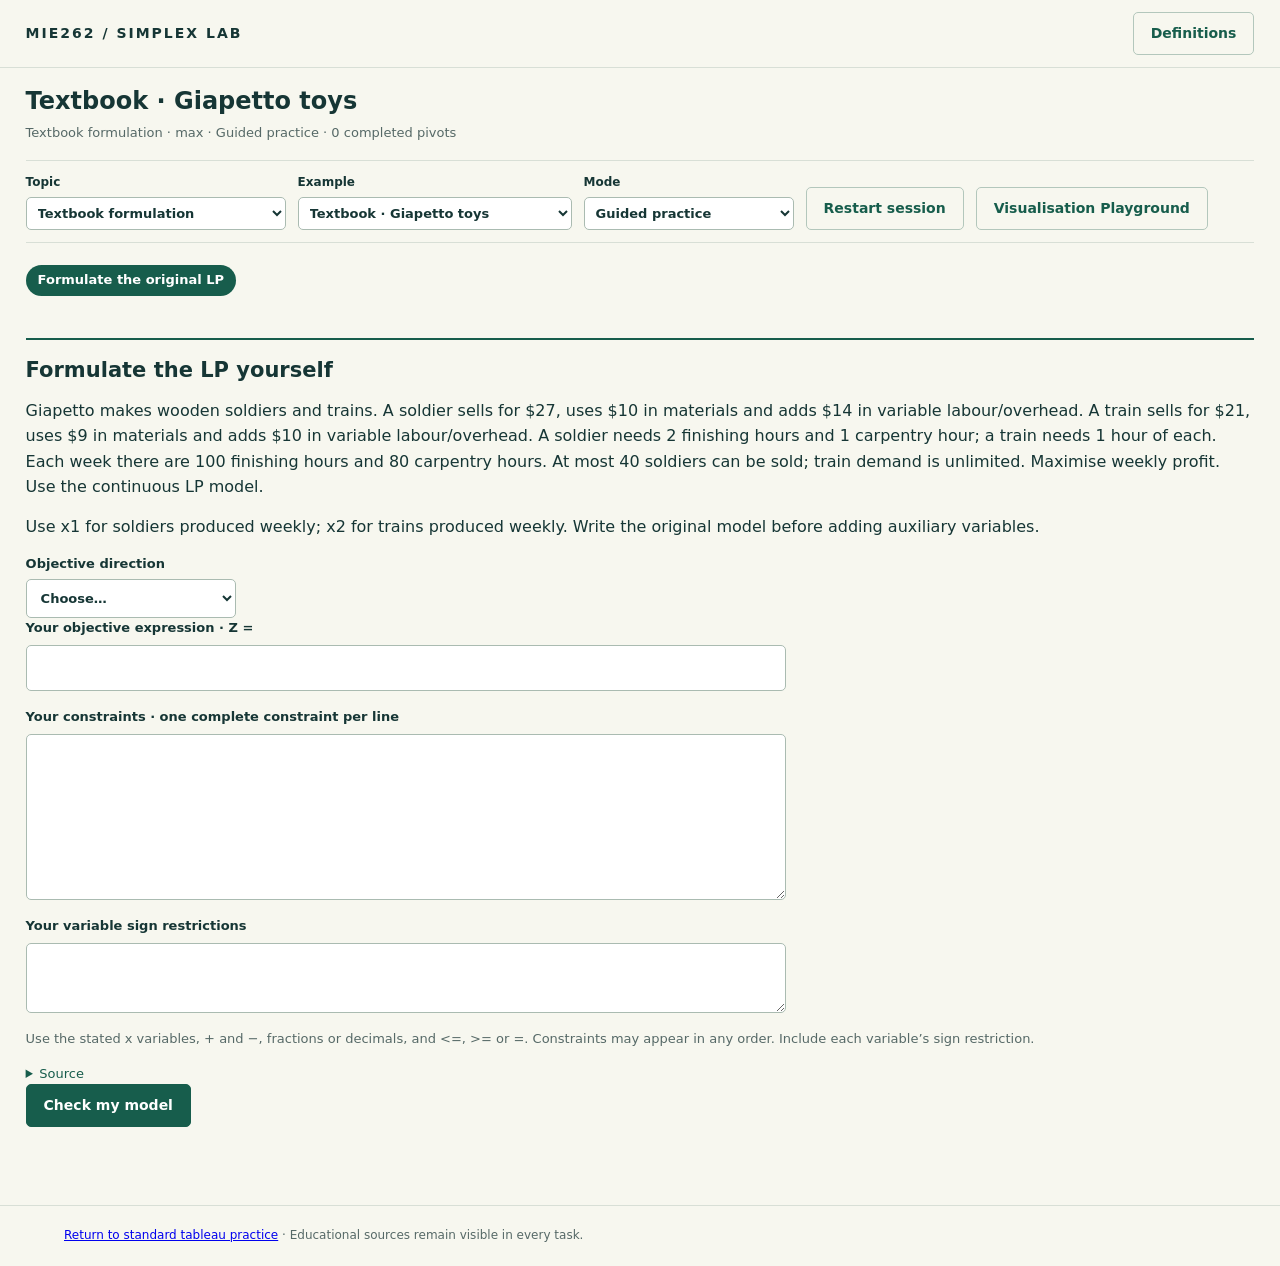
==== advanced.html @ fd11c9c9 "Publish Simplex Practice Lab with guided dual solving and visualisation playground" ====
<!doctype html><html lang="en"><head><meta charset="utf-8"><meta name="viewport" content="width=device-width,initial-scale=1"><title>MIE262 · Extended Practice</title><link rel="stylesheet" href="style.css"><link rel="stylesheet" href="glossary.css"><link rel="stylesheet" href="advanced.css"><link rel="stylesheet" href="tableau-layout.css"><link rel="stylesheet" href="workspace.css"><link rel="stylesheet" href="playground.css"></head><body>
<header><a class="brand" href="index.html">MIE262 / SIMPLEX LAB</a><button id="dictionary" class="quiet">Definitions</button></header>
<main><section class="intro"><p class="eyebrow">EXTENDED PRACTICE</p><h1>Build the model.<br>Explain the evidence.</h1><p class="lede">Practise transformations, artificial-variable methods, matrix calculations, duality and sensitivity using your uploaded examples.</p></section>
<section class="toolbar"><label>Topic<select id="topic"><option value="formulate">Textbook formulation</option><option value="infeasible">Infeasible models</option><option value="special">Special cases</option><option value="transform">Non-standard transformations</option><option value="big">Big M</option><option value="two">Two-phase & infeasibility</option><option value="matrix">Matrix form</option><option value="revised">Revised simplex</option><option value="dual-solve">Formulate & solve the dual</option><option value="dual">Duality</option><option value="sensitivity">Sensitivity</option></select></label><label>Example<select id="example"></select></label><label>Mode<select id="practice"><option value="guided">Guided practice</option><option value="drill">Targeted drill</option><option value="full">Full problem</option></select></label><label id="checkpoint-label" hidden>Skill<select id="checkpoint"></select></label><button id="reset-advanced" class="quiet">Restart session</button></section>
<div class="layout"><div class="workspace"><section class="problem-card"><h2 id="title"></h2><pre id="given"></pre><p id="source" class="source"></p><p id="adapt-note" class="caption"></p></section><section class="tableau-section"><div class="section-line"><h2 id="working-title">Working data</h2><span id="phase"></span></div><div id="working"></div></section><section class="task-section"><h2 id="activity-title"></h2><p id="mode-note"></p><div id="activities"></div><div class="actions"><button id="submit">Check step</button><button id="advanced-hint" class="quiet">Hint</button><button id="advanced-undo" class="quiet">Undo</button></div><p id="advanced-feedback" role="status" aria-live="polite"></p><pre id="advanced-hints" hidden></pre><div id="finished" hidden class="finish"></div></section></div>
<aside><section class="notes"><h2>Submitted work</h2><ol id="advanced-history"></ol><button id="advanced-export" class="quiet">Export session</button><p class="caption" id="advanced-save"></p></section><section class="notes"><h2>Notation</h2><p>Enter exact fractions or decimals. For symbolic terms use <strong>8M-1</strong>, <strong>-M</strong> or <strong>1/2M+3/2</strong>.</p><p>In a min tableau, a positive row-0 coefficient improves the objective. In a max tableau, a negative coefficient improves it.</p><p class="source">3.2 - Non-standard LPs.pdf · PDF pp. 5–11, 18–23</p><p>Look up a definition at any time. Opening the panel preserves your entries.</p></section></aside></div></main>
<dialog id="advanced-dictionary"><div class="section-line"><h2>Definitions & notation</h2><button id="dictionary-close" class="quiet">Close</button></div><label>Search<input id="advanced-search" type="search" placeholder="Try artificial, phase, basis, shadow…"></label><div id="advanced-terms"></div></dialog>
<footer><a href="index.html">Return to standard tableau practice</a> · Educational sources remain visible in every task.</footer>
<script src="engine.js"></script><script src="content.js"></script><script src="glossary.js"></script><script src="advanced-engine.js"></script><script src="advanced-content.js"></script><script src="advanced-glossary.js"></script><script src="textbook-bank.js"></script><script src="session-store.js"></script><script src="session-ui.js"></script><script src="dual-practice.js"></script><script src="advanced-app.js"></script><script src="variable-prep.js"></script><script src="operation-assist.js"></script><script src="model-expressions.js"></script><script src="modelling-prep.js"></script><script src="playground-engine.js"></script><script src="playground.js"></script></body></html>
---- style.css ----
@import url('data:text/css,');
:root{--ink:#163635;--muted:#566967;--paper:#f7f7ef;--line:#d8dfd6;--green:#175d4c;--orange:#d87536}*{box-sizing:border-box}body{margin:0;background:var(--paper);color:var(--ink);font:16px/1.6 system-ui,-apple-system,Segoe UI,sans-serif}header{padding:22px 5%;display:flex;justify-content:space-between;align-items:center;border-bottom:1px solid var(--line)}.brand{font-size:14px;font-weight:750;letter-spacing:2px}.brand span{color:var(--orange);margin:0 12px}main{max-width:1440px;padding:38px 5% 60px;margin:auto}.intro{max-width:780px}.eyebrow{font-size:12px;letter-spacing:2px;font-weight:750;color:var(--green)}h1{font-family:Georgia,serif;font-weight:500;line-height:1.04;font-size:clamp(42px,5vw,70px);letter-spacing:-2px;margin:14px 0 22px}h2{font-size:21px;margin:0 0 10px}h3{font-size:18px}p{margin:8px 0 14px}.lede{font-size:18px;max-width:650px;color:var(--muted)}.toolbar{display:flex;align-items:end;gap:18px;flex-wrap:wrap;margin:34px 0;padding:20px 0;border-block:1px solid var(--line)}label{font-size:13px;font-weight:650;display:block}select,input,textarea{display:block;border:1px solid #aabbb1;border-radius:5px;background:#fff;color:var(--ink);font:inherit;padding:10px;max-width:100%}select{min-width:210px;margin-top:5px}button{border:1px solid var(--green);background:var(--green);color:white;padding:10px 17px;border-radius:5px;font:600 14px/1.5 system-ui;cursor:pointer}button:hover{filter:brightness(.94)}button:disabled{opacity:.45;cursor:default}button.quiet{background:transparent;color:var(--green);border-color:#b3c7bc}button:focus-visible,input:focus-visible,select:focus-visible,summary:focus-visible{outline:3px solid #e19a64;outline-offset:3px}.layout{display:grid;grid-template-columns:minmax(0,1fr) 300px;gap:38px}.workspace{min-width:0}.problem-card{background:#edf2e8;border-left:4px solid var(--green);padding:24px}.problem-card h2{margin-top:8px}pre{font:15px/1.8 ui-monospace,Consolas,monospace;white-space:pre-wrap}details{font-size:13px}summary{cursor:pointer;color:var(--green)}.source{font-size:12px;color:var(--muted);margin:14px 0 0}.tableau-section,.task-section{margin-top:30px}.section-line{display:flex;justify-content:space-between;align-items:center;gap:10px}.section-line span{font-size:12px;color:var(--muted)}.caption{color:var(--muted);font-size:13px}.table-scroll{overflow:auto;margin:15px 0}table{border-collapse:collapse;width:100%;font:15px/1.5 ui-monospace,Consolas,monospace;background:white}th,td{padding:12px 10px;text-align:center;border-bottom:1px solid var(--line);min-width:72px}thead{background:#e6ede4}th{font-weight:650}tbody tr:first-child{background:#f3f5ec;border-bottom:2px solid #9bada0}.highlight{background:#fff0db!important}.pivot-cell{box-shadow:inset 0 0 0 2px var(--orange)}td input{width:88px;padding:8px;text-align:center;font:inherit}td input.error{border:2px solid #b54428;background:#fff3ec}.task-section{border-top:2px solid var(--green);padding-top:22px}.task-section select{max-width:400px}.actions{display:flex;gap:10px;flex-wrap:wrap;margin:20px 0}#feedback{padding:0;font-size:14px}#feedback:not(:empty){padding:14px 16px;background:#e7f0e4;border-left:3px solid var(--green)}#feedback.error{background:#fff0e5;border-color:#a84828}.hint{background:#fff2da;border-left:3px solid var(--orange);padding:16px;margin-top:16px}.notes{border-top:1px solid var(--line);padding:20px 0;margin-bottom:24px}.notes h2{font-family:Georgia,serif;font-size:26px;font-weight:500}#history{padding-left:24px;max-height:650px;overflow:auto;font-size:13px}#history li{padding:10px 4px;border-bottom:1px solid var(--line)}.row-fields{display:flex;gap:16px;flex-wrap:wrap}.row-fields label{margin-bottom:14px}.row-fields input{width:105px;margin-top:6px}.finish{border-left:4px solid var(--orange);background:#fff2da;padding:18px}.definition{border-bottom:1px solid var(--line);padding:16px 0}.definition h3{margin:0}.definition p{font-size:14px}.definition .example{color:var(--muted)}dialog{width:min(720px,94vw);max-height:85vh;overflow:auto;border:1px solid var(--line);border-radius:8px;padding:26px;background:var(--paper);color:var(--ink)}dialog::backdrop{background:#133b35aa}dialog input{width:100%;margin-top:8px}footer{border-top:1px solid var(--line);padding:20px 5%;font-size:12px;color:var(--muted)}[hidden]{display:none!important}@media(max-width:1000px){.layout{grid-template-columns:1fr}aside{display:grid;grid-template-columns:1fr 1fr;gap:25px}.toolbar{gap:12px}}@media(max-width:600px){header{gap:12px}.brand{font-size:10px;letter-spacing:1px}header button{font-size:12px;padding:8px}main{padding-top:25px}.toolbar label{width:100%}.toolbar select{width:100%}aside{grid-template-columns:1fr}.problem-card{padding:18px}.actions button{flex:1}th,td{padding:9px 6px}h1{letter-spacing:-1px}}
---- glossary.css ----
.notation{font:15px/1.7 ui-monospace,Consolas,monospace;color:#175d4c;background:#eaf0e4;padding:8px 12px}.notation-note{border-left:3px solid #d87536;background:#fff2da;padding:10px 14px}.related-links{display:flex;gap:10px;flex-wrap:wrap;margin:12px 0}.related-links a{font-size:13px;color:#175d4c;text-underline-offset:3px}.related-links a:focus-visible{outline:3px solid #e19a64;outline-offset:3px}#concept-check{background:#edf2e8;padding:14px;margin:20px 0}#concept-check summary{font-weight:650}#concept-check select{width:100%;min-width:0;margin-bottom:15px}#concept-feedback{font-size:14px}#definition-scope{min-width:0;width:100%}#concept-tableau table{font-size:13px}#concept-tableau th,#concept-tableau td{min-width:60px;padding:8px}

.variable-question{margin-top:18px}.variable-prep select{min-width:0;width:100%;max-width:100%}.variable-prep .invalid{border:2px solid #a84828}

.operation-cell{min-width:190px}.operation-cell textarea{width:190px;font:14px/1.5 ui-monospace,Consolas,monospace;resize:vertical;text-align:left}
---- advanced.css ----
header a{text-decoration:none;color:var(--ink)}.task-card{border-bottom:1px solid var(--line);padding:16px 0}.task-card h3{margin:0 0 8px}.task-card p{font-size:14px}.task-card .table-scroll{margin:10px 0}.task-card select{min-width:0;max-width:100%;width:100%;font-size:14px}#advanced-feedback:not(:empty){padding:14px;border-left:3px solid var(--green);background:#e7f0e4}#advanced-feedback.error{background:#fff0e5;border-color:#a84828}#advanced-hints{background:#fff2da;padding:16px;overflow:auto;font:14px/1.7 system-ui;white-space:pre-wrap}#advanced-history{padding-left:20px;font-size:13px;max-height:750px;overflow:auto}#advanced-history li{padding:10px 0;border-bottom:1px solid var(--line)}#advanced-history pre{font-size:12px;white-space:pre-wrap}#working pre{padding:14px;background:white;overflow:auto}#activities input{width:100px;text-align:center}#activities .single{width:180px}#finished a{color:var(--green)}.definition-link{font-size:12px;margin-top:10px}.task-card input.invalid{border:2px solid #a84828;background:#fff0e5}

.variable-question{margin-top:18px}.variable-prep select{min-width:0;width:100%;max-width:100%}.variable-prep .invalid{border:2px solid #a84828}
---- tableau-layout.css ----
/* Give calculations the full screen width; keep supporting notes below them. */
main{max-width:none;padding-left:clamp(12px,2vw,36px);padding-right:clamp(12px,2vw,36px)}
.layout{grid-template-columns:minmax(0,1fr)}
aside{display:grid;grid-template-columns:minmax(0,1fr) minmax(0,1fr);gap:30px}
.table-scroll{max-width:100%;overflow:visible}
table{width:100%;table-layout:fixed}
th,td{min-width:0;padding:10px 6px;overflow-wrap:anywhere}
td input,#activities td input{width:100%;min-width:0;max-width:100%;padding:8px 4px!important}
.operation-cell{min-width:0;width:20%}
.operation-cell textarea{width:100%;min-width:0;max-width:100%}
.operation-apply{max-width:100%;padding:8px;font-size:12px}
.operation-status{font-size:12px}
.tableau-snapshot{margin:24px 0}
.pivot-comparison{display:grid;grid-template-columns:minmax(0,2fr) minmax(0,3fr);gap:18px;align-items:start;scroll-margin-top:16px}
.pivot-reference,.pivot-editor{min-width:0;padding:12px;background:#edf2e8;border:1px solid var(--line);border-radius:5px}
.pivot-reference{position:sticky;top:16px}
.pivot-comparison h3{font-size:16px;margin:0 0 10px}
.pivot-reference select{width:100%;min-width:0;font-size:13px;padding:6px}
.pivot-comparison table{font-size:12px}
.pivot-comparison th,.pivot-comparison td{padding:6px 3px}
.pivot-comparison td input,#activities .pivot-comparison td input{font-size:12px;padding:5px 2px!important}
.pivot-comparison .operation-cell textarea{font-size:12px;padding:5px;min-height:48px}
.pivot-comparison .operation-apply{padding:4px;font-size:11px}
.pivot-comparison .caption{font-size:12px;margin:8px 0}
@media(max-width:1100px){.pivot-comparison{grid-template-columns:1fr}.pivot-reference{position:static}}
@media(max-width:700px){
 aside{grid-template-columns:1fr}
 /* On narrow screens present each row as labelled cells, rather than scrolling. */
 .workspace table{display:block;table-layout:auto;background:transparent}
 .workspace table thead{display:none}
 .workspace table tbody{display:block}
 .workspace table tbody tr{display:grid;grid-template-columns:repeat(2,minmax(0,1fr));gap:8px;margin:14px 0;padding:12px;background:#edf2e8;border:1px solid var(--line)}
 .workspace table tbody tr>th{grid-column:1/-1;text-align:left;padding:6px;border:0}
 .workspace table td{display:block;border:0;background:white;padding:8px;text-align:left}
 .workspace table td::before{content:attr(data-column-label);display:block;font:600 12px/1.5 system-ui;color:var(--muted);margin-bottom:6px}
 .workspace table td.operation-cell{grid-column:1/-1;width:auto}
 .workspace table td input{text-align:left}
}
---- workspace.css ----
.intro{max-width:none}.intro h1{font:600 24px/1.3 system-ui;letter-spacing:0;margin:0 0 6px}.intro p{font-size:13px;color:var(--muted);margin:0}
header{padding:12px 2vw}main{padding-top:18px}.toolbar{margin:16px 0;padding:12px 0;gap:12px}.toolbar select{padding:7px;font-size:13px}.toolbar label{font-size:12px}
#session-progress{display:flex;gap:6px;flex-wrap:wrap;margin:10px 0 18px;font-size:13px}#session-progress span{padding:5px 12px;border-radius:20px;background:#e9eee5}#session-progress [aria-current]{background:var(--green);color:white;font-weight:650}
.problem-summary{padding:10px 14px;border:1px solid var(--line);margin-bottom:12px}.problem-summary summary{font-size:14px;font-weight:600}.problem-summary .problem-card{padding:12px;margin-top:8px}.verified-variables summary{font-size:14px;font-weight:600}.verified-variables[open]>h2{margin-top:16px}
.variable-prep{margin-top:12px;padding-top:12px}.variable-prep:has(.verified-variables){padding:12px;border:1px solid var(--line)}.variable-question{margin-top:10px}.variable-prep p{margin:6px 0}.variable-prep .source{font-size:11px}
.source-disclosure{font-size:12px;margin:8px 0}.source-disclosure p{margin-top:6px}.task-section{margin-top:18px;padding-top:14px}.task-card{padding:12px 0}.task-card h3{margin:0 0 6px}#mode-note{font-size:13px;margin-bottom:8px}
.primary-actions{position:sticky;bottom:0;z-index:5;padding:10px;background:var(--paper);border:1px solid var(--line);border-radius:6px;margin:8px 0}
.assist-controls{padding:8px 0;margin:8px 0;border-top:0}.assist-controls details{font-size:12px}.assist-controls p{margin:6px 0}.assist-controls>label{font-size:13px}
body:is([data-step="pivot"],[data-step="canonical"]) .workspace>.tableau-section:not(#tableau-trail){display:none}
.pivot-comparison{gap:14px;scroll-margin-top:14px}.pivot-reference,.pivot-editor{padding:10px}.pivot-reference{position:sticky;top:10px}.pivot-comparison table{font-size:13px}.pivot-comparison td input,#activities .pivot-comparison td input{font-size:13px}.pivot-comparison .operation-cell textarea{font-size:13px}.pivot-comparison .operation-cell{width:18%}
.mobile-comparison-tabs{display:none}.field-error{font:12px/1.4 system-ui;color:#8a321b;margin:6px 0}.invalid,[aria-invalid="true"]{outline:2px solid #a84828;outline-offset:-2px}input:focus-visible,textarea:focus-visible,select:focus-visible,a:focus-visible,summary:focus-visible,button:focus-visible{outline:3px solid #c66b20;outline-offset:2px}
#session-review{margin-top:22px;border-top:1px solid var(--line);padding-top:16px}.review-tabs{display:flex;gap:8px;flex-wrap:wrap;margin:12px 0}.review-tabs button{font-size:13px;padding:7px 12px}.tableau-snapshot{border:1px solid var(--line);border-radius:5px;margin:8px 0;padding:10px;font-size:13px}.tableau-snapshot>summary{font-weight:650}.tableau-snapshot .table-scroll{margin:10px 0}.tableau-snapshot .view-iteration{font-size:12px;padding:5px 10px;margin-top:10px}.iteration-notes p{font-size:13px}.completion-review{padding:16px;border:1px solid var(--line);margin-top:16px}#source-review p{font-size:14px}#reasoning-review .notes{border:0;margin:0;padding-top:0}
@media(min-width:1101px){#active-workspace:has(.pivot-comparison)>#activity-title,#active-workspace:has(.pivot-comparison)>h2:first-child{font-size:18px}#active-workspace:has(.pivot-comparison) .task-card>p.caption{display:none}}
@media(max-width:1100px){.pivot-comparison{display:block}.pivot-reference{position:static}.mobile-comparison-tabs{display:flex;gap:8px;margin:10px 0}.pivot-comparison[data-pane="editor"]>.pivot-reference{display:none}.pivot-comparison[data-pane="reference"]>.pivot-editor{display:none}.primary-actions{flex-wrap:wrap}.intro h1{font-size:20px}}
@media(max-width:700px){.primary-actions button{flex:initial;font-size:13px;padding:8px 10px}.tableau-snapshot>summary{overflow-wrap:anywhere}#session-progress span{padding:4px 8px}.pivot-comparison table{font-size:14px}.operation-cell textarea{font-size:14px!important}.toolbar select{min-width:0;width:100%}}

tr[data-verified="true"]>th::after{content:"Pivot row verified";display:block;font:11px/1.4 system-ui;color:var(--green);margin-top:4px}tr[data-computed="true"]>th::after{content:"Calculated";display:block;font:11px/1.4 system-ui;color:var(--green);margin-top:4px}
.pivot-editor table th:last-child{width:22%}.pivot-editor table th:first-child{width:10%}.pivot-comparison .operation-cell textarea{min-height:34px;height:38px;line-height:1.3}.pivot-comparison .operation-status{font:11px/1.35 system-ui;text-align:left;margin:4px 0;overflow-wrap:normal}.pivot-comparison .operation-apply{width:100%;font-size:11px;padding:3px}

#active-workspace{scroll-margin-top:46px}#session-progress{position:sticky;top:0;z-index:6;background:var(--paper);padding:6px 0}
/* Selected operation on a reference/saved tableau. */
.pivot-reference .pivot-row-selected,.snapshot-table .pivot-row-selected{background:#e1eff9!important}
.pivot-reference .pivot-column-selected,.snapshot-table .pivot-column-selected{background:#fff0cd!important}
.pivot-reference .pivot-element-selected,.snapshot-table .pivot-element-selected{background:#cdebdc!important;box-shadow:inset 0 0 0 3px #267454;font-weight:800}
#pivot-summary.caption{font-size:clamp(18px,1.6vw,22px);font-weight:800;line-height:1.4;color:#123d32;background:#e5f1eb;border:2px solid #267454;border-left-width:6px;border-radius:6px;padding:10px 14px;margin:12px 0}
.model-row{display:flex;gap:10px;align-items:end;flex-wrap:wrap;margin:14px 0;padding:12px;background:#edf2e8;border-radius:6px}.model-row strong{min-width:90px}.model-row .coefficient input{width:110px}.model-row select{min-width:140px}.model-row span{padding-bottom:10px}#modelling-prep [aria-invalid=true]{border:2px solid #a84828}#modelling-prep{margin:18px 0}.modelling-pending #variable-prep,.modelling-pending #active-workspace,.modelling-pending .tableau-section,.modelling-pending #session-review,.modelling-pending .problem-summary{display:none!important}
#free-objective,#free-constraints,#free-domain{width:100%;max-width:760px;font:16px/1.5 ui-monospace,Consolas,monospace;margin:6px 0 16px}#free-constraints,#free-domain{resize:vertical}
---- playground.css ----
#visual-playground{width:min(1400px,96vw);max-width:96vw;max-height:94vh;padding:1.25rem;border:1px solid #8bada2;border-radius:12px;overflow:auto}#visual-playground::backdrop{background:#142d25aa}#visual-playground header{display:flex;align-items:center;justify-content:space-between;gap:1rem;position:sticky;top:-1.25rem;background:#f8faf6;z-index:2}#visual-playground h2{font-size:1.5rem}#visual-playground label{display:inline-flex;flex-direction:column;gap:.3rem;margin:.4rem}#visual-playground label:has([type=checkbox]){display:flex;flex-direction:row}#visual-playground button{margin:.3rem}#visual-playground [role=tablist]{display:flex;flex-wrap:wrap;border-bottom:2px solid #ceddd4}#visual-playground [aria-selected=true]{background:#174f3f;color:white}#visual-playground svg{width:100%;max-height:470px;overflow:hidden;background:#fff;border:1px solid #dce5dc}#visual-playground svg text{font-size:14px;fill:#203a31}#visual-playground input:not([type=checkbox]),#visual-playground select{max-width:100%;min-width:0}#visual-playground input[type=range]{width:240px}.pg-split{display:grid;grid-template-columns:minmax(0,2fr) minmax(220px,1fr);gap:1rem}.pg-table{max-width:100%;overflow:auto}.pg-table table{width:100%;font-size:.9rem}.pg-table td,.pg-table th{padding:.45rem;white-space:normal;overflow-wrap:anywhere}.pg-matrices{display:grid;grid-template-columns:repeat(auto-fit,minmax(190px,1fr));gap:1rem}#visual-playground :focus-visible{outline:3px solid #cc6a17;outline-offset:3px}#pg-panel{min-width:0}#pg-panel [role=status]{min-height:1.5em}#visual-playground fieldset{border:1px solid #bbcfc3;border-radius:6px}#pg-session{padding:.5rem;background:#e9f1eb}@media(max-width:700px){.pg-split{grid-template-columns:1fr}#visual-playground{padding:.6rem;width:98vw;max-width:98vw}#visual-playground header{position:static}#visual-playground h2{font-size:1.2rem}.pg-table table{font-size:.85rem}#visual-playground button{min-height:40px}}
#visual-playground input[type=checkbox]{width:1.2rem;height:1.2rem;min-width:1.2rem;margin-right:.5rem}#visual-playground fieldset label:has([type=checkbox]){align-items:center;justify-content:flex-start;flex-wrap:nowrap}#visual-playground label:has([type=checkbox]){font-size:1rem}
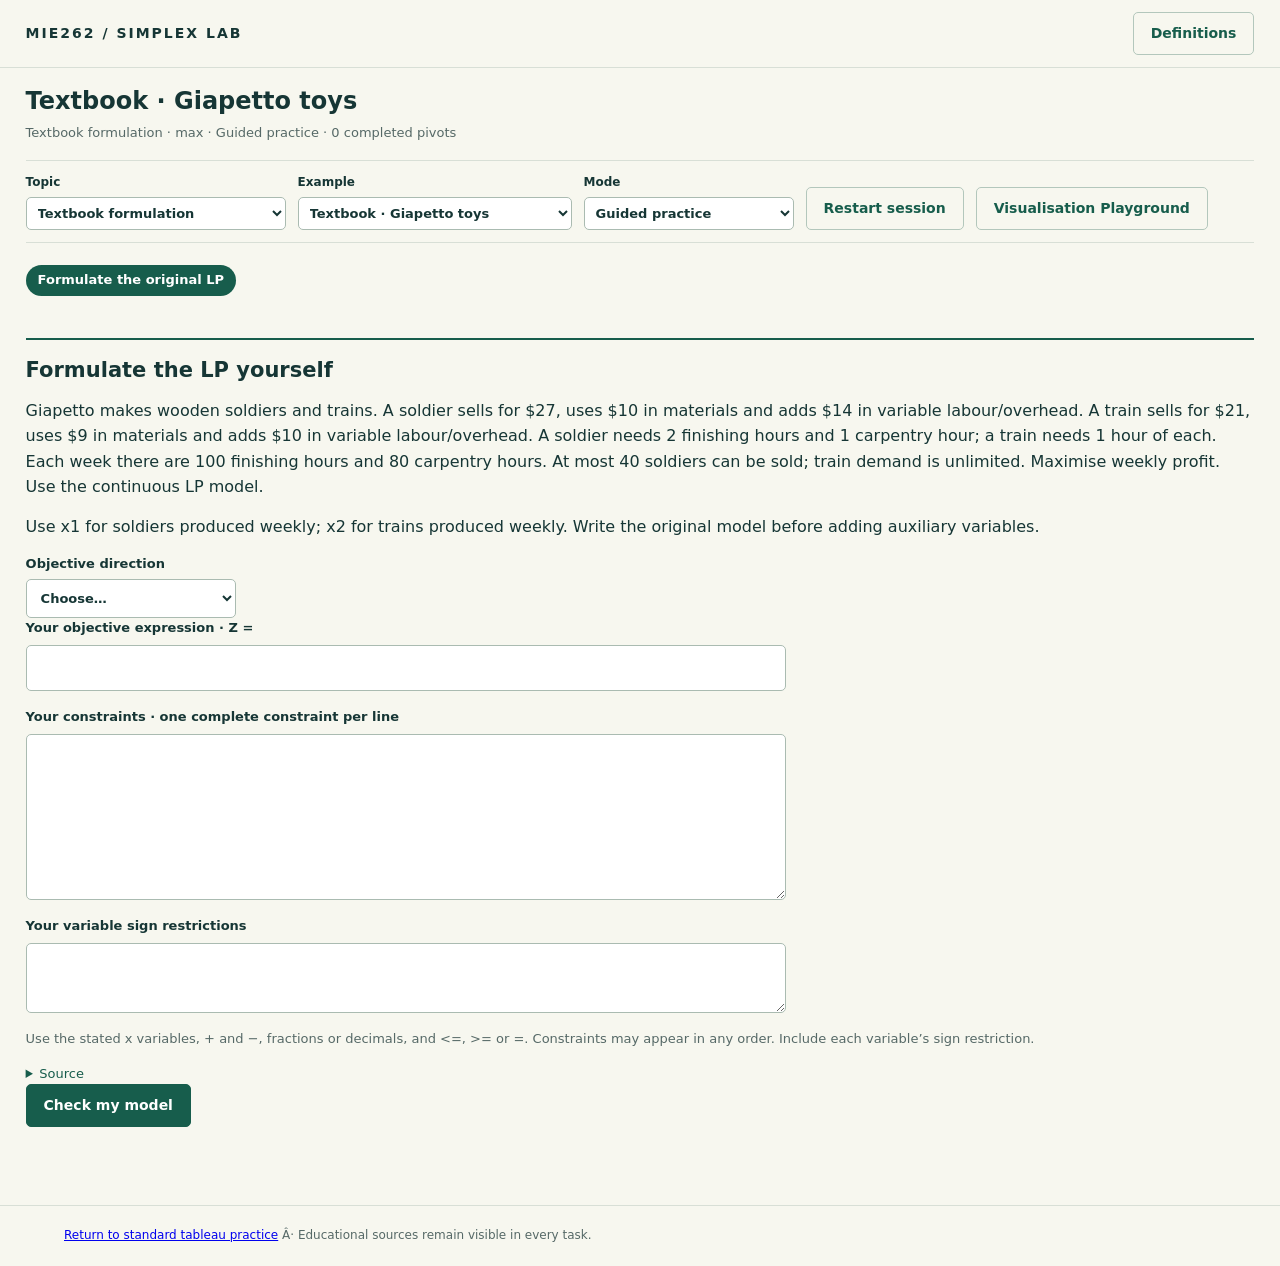
==== commit d323c733: "Replace matrix lessons with tableau and simultaneous-equation practice" ====
--- a/advanced.html
+++ b/advanced.html
@@ -1,12 +1,12 @@
-<!doctype html><html lang="en"><head><meta charset="utf-8"><meta name="viewport" content="width=device-width,initial-scale=1"><title>MIE262 · Extended Practice</title><link rel="stylesheet" href="style.css"><link rel="stylesheet" href="glossary.css"><link rel="stylesheet" href="advanced.css"><link rel="stylesheet" href="tableau-layout.css"><link rel="stylesheet" href="workspace.css"><link rel="stylesheet" href="playground.css"></head><body>
+<!doctype html><html lang="en"><head><meta charset="utf-8"><meta name="viewport" content="width=device-width,initial-scale=1"><title>MIE262 Â· Extended Practice</title><link rel="stylesheet" href="style.css"><link rel="stylesheet" href="glossary.css"><link rel="stylesheet" href="advanced.css"><link rel="stylesheet" href="tableau-layout.css"><link rel="stylesheet" href="workspace.css"><link rel="stylesheet" href="playground.css"></head><body>
 <header><a class="brand" href="index.html">MIE262 / SIMPLEX LAB</a><button id="dictionary" class="quiet">Definitions</button></header>
-<main><section class="intro"><p class="eyebrow">EXTENDED PRACTICE</p><h1>Build the model.<br>Explain the evidence.</h1><p class="lede">Practise transformations, artificial-variable methods, matrix calculations, duality and sensitivity using your uploaded examples.</p></section>
-<section class="toolbar"><label>Topic<select id="topic"><option value="formulate">Textbook formulation</option><option value="infeasible">Infeasible models</option><option value="special">Special cases</option><option value="transform">Non-standard transformations</option><option value="big">Big M</option><option value="two">Two-phase & infeasibility</option><option value="matrix">Matrix form</option><option value="revised">Revised simplex</option><option value="dual-solve">Formulate & solve the dual</option><option value="dual">Duality</option><option value="sensitivity">Sensitivity</option></select></label><label>Example<select id="example"></select></label><label>Mode<select id="practice"><option value="guided">Guided practice</option><option value="drill">Targeted drill</option><option value="full">Full problem</option></select></label><label id="checkpoint-label" hidden>Skill<select id="checkpoint"></select></label><button id="reset-advanced" class="quiet">Restart session</button></section>
+<main><section class="intro"><p class="eyebrow">EXTENDED PRACTICE</p><h1>Build the model.<br>Explain the evidence.</h1><p class="lede">Practise transformations, artificial-variable methods, tableau calculations, duality and sensitivity using your uploaded examples.</p></section>
+<section class="toolbar"><label>Topic<select id="topic"><option value="formulate">Textbook formulation</option><option value="infeasible">Infeasible models</option><option value="special">Special cases</option><option value="transform">Non-standard transformations</option><option value="big">Big M</option><option value="two">Two-phase & infeasibility</option><option value="dual-solve">Formulate & solve the dual</option><option value="dual">Duality</option><option value="sensitivity">Sensitivity</option></select></label><label>Example<select id="example"></select></label><label>Mode<select id="practice"><option value="guided">Guided practice</option><option value="drill">Targeted drill</option><option value="full">Full problem</option></select></label><label id="checkpoint-label" hidden>Skill<select id="checkpoint"></select></label><button id="reset-advanced" class="quiet">Restart session</button></section>
 <div class="layout"><div class="workspace"><section class="problem-card"><h2 id="title"></h2><pre id="given"></pre><p id="source" class="source"></p><p id="adapt-note" class="caption"></p></section><section class="tableau-section"><div class="section-line"><h2 id="working-title">Working data</h2><span id="phase"></span></div><div id="working"></div></section><section class="task-section"><h2 id="activity-title"></h2><p id="mode-note"></p><div id="activities"></div><div class="actions"><button id="submit">Check step</button><button id="advanced-hint" class="quiet">Hint</button><button id="advanced-undo" class="quiet">Undo</button></div><p id="advanced-feedback" role="status" aria-live="polite"></p><pre id="advanced-hints" hidden></pre><div id="finished" hidden class="finish"></div></section></div>
-<aside><section class="notes"><h2>Submitted work</h2><ol id="advanced-history"></ol><button id="advanced-export" class="quiet">Export session</button><p class="caption" id="advanced-save"></p></section><section class="notes"><h2>Notation</h2><p>Enter exact fractions or decimals. For symbolic terms use <strong>8M-1</strong>, <strong>-M</strong> or <strong>1/2M+3/2</strong>.</p><p>In a min tableau, a positive row-0 coefficient improves the objective. In a max tableau, a negative coefficient improves it.</p><p class="source">3.2 - Non-standard LPs.pdf · PDF pp. 5–11, 18–23</p><p>Look up a definition at any time. Opening the panel preserves your entries.</p></section></aside></div></main>
-<dialog id="advanced-dictionary"><div class="section-line"><h2>Definitions & notation</h2><button id="dictionary-close" class="quiet">Close</button></div><label>Search<input id="advanced-search" type="search" placeholder="Try artificial, phase, basis, shadow…"></label><div id="advanced-terms"></div></dialog>
-<footer><a href="index.html">Return to standard tableau practice</a> · Educational sources remain visible in every task.</footer>
-<script src="engine.js"></script><script src="content.js"></script><script src="glossary.js"></script><script src="advanced-engine.js"></script><script src="advanced-content.js"></script><script src="advanced-glossary.js"></script><script src="textbook-bank.js"></script><script src="session-store.js"></script><script src="session-ui.js"></script><script src="dual-practice.js"></script><script src="advanced-app.js"></script><script src="variable-prep.js"></script><script src="operation-assist.js"></script><script src="model-expressions.js"></script><script src="modelling-prep.js"></script><script src="playground-engine.js"></script><script src="playground.js"></script></body></html>
+<aside><section class="notes"><h2>Submitted work</h2><ol id="advanced-history"></ol><button id="advanced-export" class="quiet">Export session</button><p class="caption" id="advanced-save"></p></section><section class="notes"><h2>Notation</h2><p>Enter exact fractions or decimals. For symbolic terms use <strong>8M-1</strong>, <strong>-M</strong> or <strong>1/2M+3/2</strong>.</p><p>In a min tableau, a positive row-0 coefficient improves the objective. In a max tableau, a negative coefficient improves it.</p><p class="source">3.2 - Non-standard LPs.pdf Â· PDF pp. 5â€“11, 18â€“23</p><p>Look up a definition at any time. Opening the panel preserves your entries.</p></section></aside></div></main>
+<dialog id="advanced-dictionary"><div class="section-line"><h2>Definitions & notation</h2><button id="dictionary-close" class="quiet">Close</button></div><label>Search<input id="advanced-search" type="search" placeholder="Try artificial, phase, basis, shadowâ€¦"></label><div id="advanced-terms"></div></dialog>
+<footer><a href="index.html">Return to standard tableau practice</a> Â· Educational sources remain visible in every task.</footer>
+<script src="engine.js"></script><script src="content.js"></script><script src="glossary.js"></script><script src="advanced-engine.js"></script><script src="advanced-content.js"></script><script src="advanced-glossary.js"></script><script src="textbook-bank.js"></script><script src="tableau-course.js"></script><script src="session-store.js"></script><script src="session-ui.js"></script><script src="dual-practice.js"></script><script src="advanced-app.js"></script><script src="variable-prep.js"></script><script src="operation-assist.js"></script><script src="model-expressions.js"></script><script src="modelling-prep.js"></script><script src="playground-engine.js"></script><script src="playground.js"></script></body></html>
 
 
 
